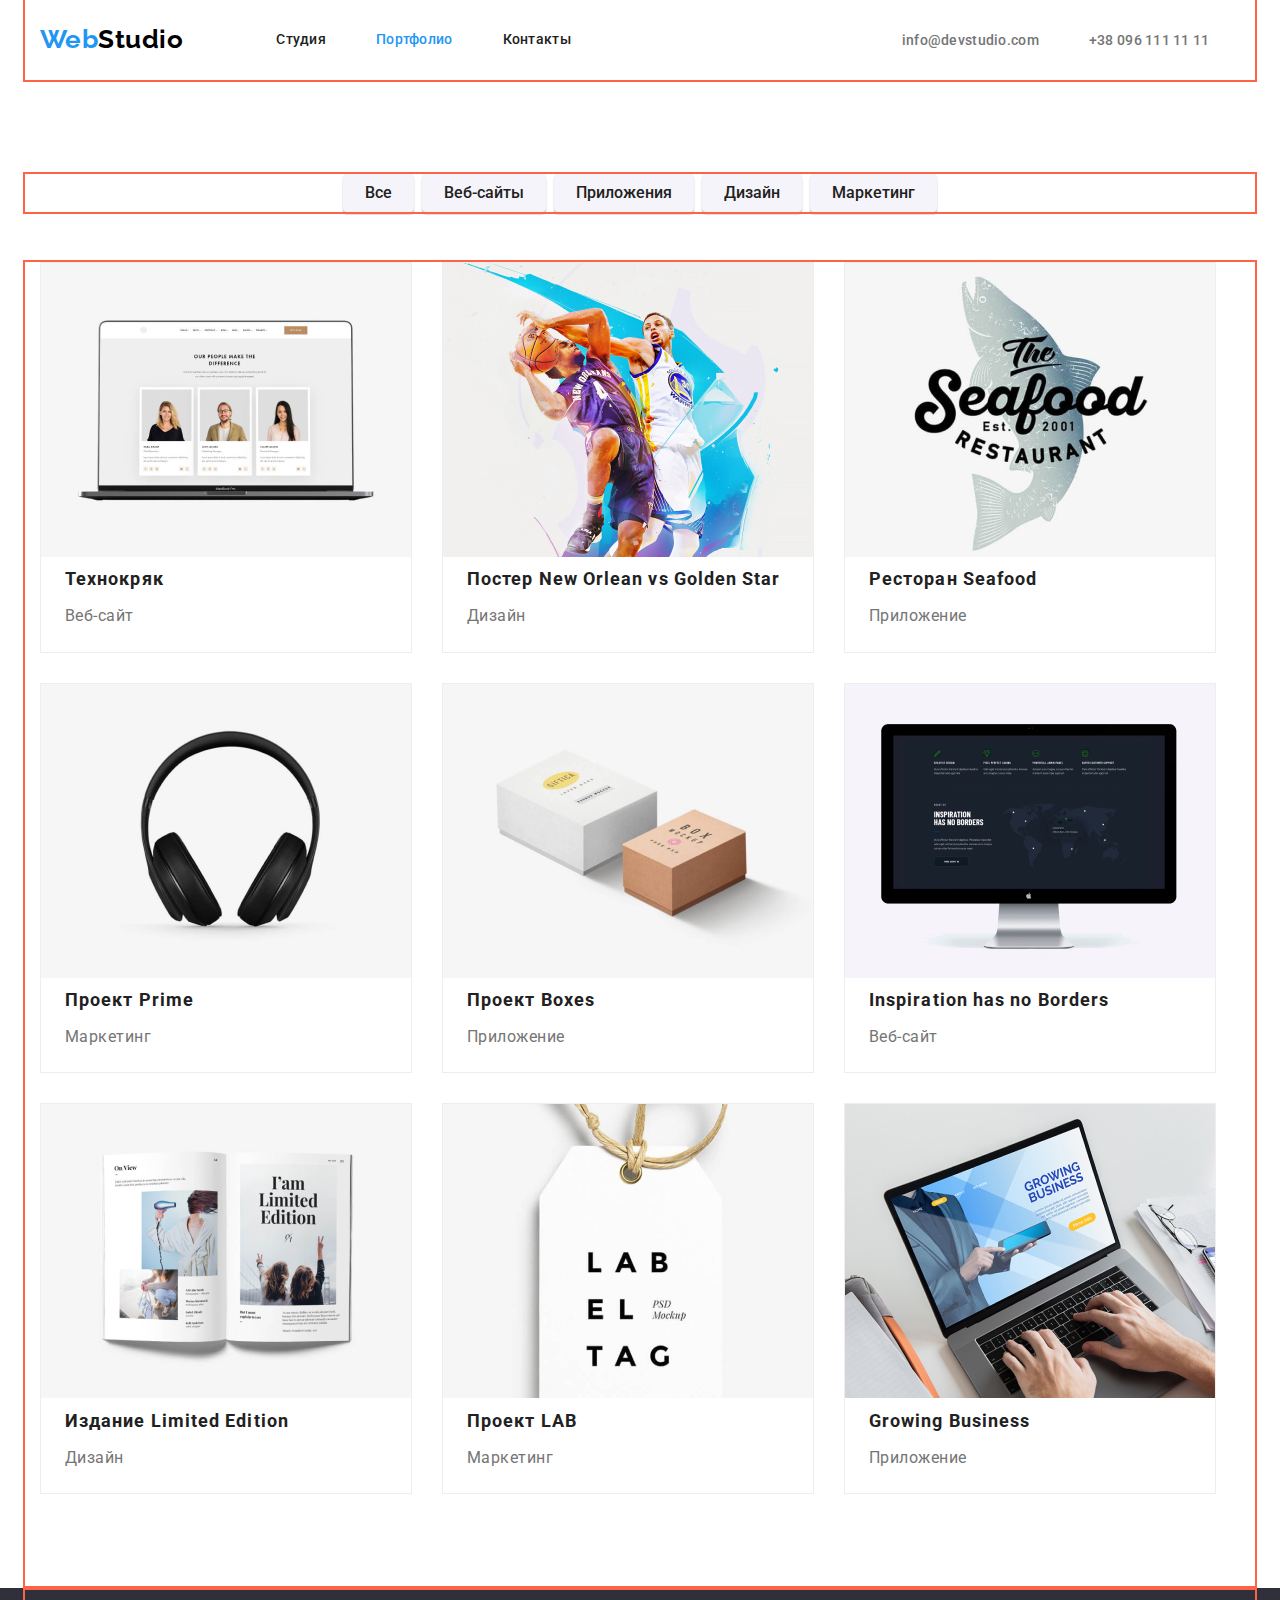
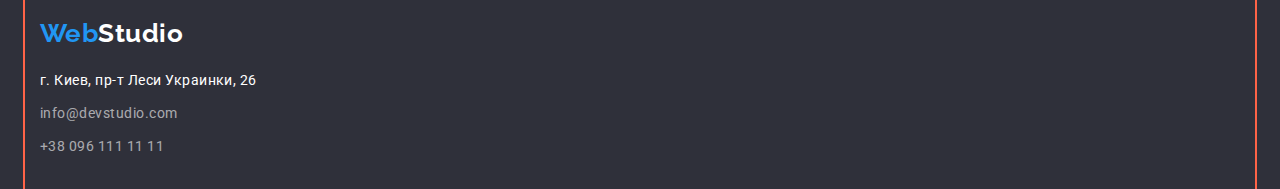
==== portfolio.html @ 48fe2942 "Добавляет позиционирование" ====
<!DOCTYPE html>
<html lang="ru">

<head>
    <meta charset="UTF-8">
    <meta name="viewport" content="width=device-width, initial-scale=1.0">
    <link rel="stylesheet" href="https://cdnjs.cloudflare.com/ajax/libs/modern-normalize/1.0.0/modern-normalize.min.css">
    <link rel="preconnect" href="https://fonts.gstatic.com">
    <link rel="stylesheet" href="https://fonts.googleapis.com/css2?family=Raleway:wght@700&family=Roboto:wght@400;500;700;900&display=swap">
    <link rel="stylesheet" href="styles.css">
    <title>Портфолио</title>
</head>

<body>
    <!-- Шапка сайта-->
    <header class="header">
        <div class="container">
            <nav class="all-nav">
                <a href="#" class="logo link"><span class="web">Web</span>Studio</a>
                <ul class="nav list">
                    <li class="nav-item"><a class="link" href="./index.html">Студия</a></li>
                    <li class="nav-item"><a class="link current" href="./portfolio.html">Портфолио</a></li>
                    <li class="nav-item"><a class="link" href="#">Контакты</a></li>
                </ul>
            </nav>
    
            <ul class="contacts list">
                <li class="mail-item"><a class="link" href="mailto:info@devstudio.com">info@devstudio.com</a></li>
                <li class="phone-item"><a class="link" href="tel:+380961111111">+38 096 111 11 11</a></li>
            </ul>
        </div>
    </header>

    <main>
        <section>
            <!-- Фильтр -->
            <div class="container">
                <ul class="filter list">
                    <li class="filter-item">
                        <button class="button" type="button">Все</button>
                    </li>
                    <li class="filter-item">
                        <button class="button" type="button">Веб-сайты</button>
                    </li>
                    <li class="filter-item">
                        <button class="button" type="button">Приложения</button>
                    </li>
                    <li class="filter-item">
                        <button class="button" type="button">Дизайн</button>
                    </li>
                    <li class="filter-item">
                        <button class="button" type="button">Маркетинг</button>
                    </li>
                </ul>
            </div>


            <!-- Примеры работ -->
            <div class="container">
                <h1 class="examples-title">Примеры работ</h1>
                <ul class="examples list">
                    <li class="example-item">
                        <img src="./images/sample1.jpg" 
                        alt="Стартовая страница сайта с изображением членов команды"
                        width="370"
                        />
                        <h2>Технокряк</h2>
                        <p>Веб-сайт</p>
                    </li>
                    <li class="example-item">
                        <img src="./images/sample2.jpg" 
                        alt="Два баскетболиста борются за мяч"
                        width="370"
                        />
                        <h2>Постер New Orlean vs Golden Star</h2>
                        <p>Дизайн</p>
                    </li>
                    <li class="example-item">
                        <img src="./images/sample3.jpg" 
                        alt="Логотип в виде рыбы и название"
                        width="370"
                        />
                        <h2>Ресторан Seafood</h2>
                        <p>Приложение</p>
                    </li>
                    <li class="example-item">
                        <img src="./images/sample4.jpg" 
                        alt="Наушники с большими амбюшурами"
                        width="370"
                        />
                        <h2>Проект Prime</h2>
                        <p>Маркетинг</p>
                    </li>
                    <li class="example-item">
                        <img src="./images/sample5.jpg" 
                        alt="Коробки с логотипами и названиями"
                        width="370"
                        />
                        <h2>Проект Boxes</h2>
                        <p>Приложение</p>
                    </li>
                    <li class="example-item">
                        <img src="./images/sample6.jpg" 
                        alt="Стартовая страница сайта"
                        width="370"
                        />
                        <h2>Inspiration has no Borders</h2>
                        <p>Веб-сайт</p>
                    </li>
                    <li class="example-item">
                        <img src="./images/sample7.jpg" 
                           alt="Страницы журнала с фотографиями девушек"
                        width="370"
                        />
                        <h2>Издание Limited Edition</h2>
                        <p>Дизайн</p>
                    </li>
                    <li class="example-item">
                        <img src="./images/sample8.jpg" 
                        alt="Этикетка для одежды с названием"
                        width="370"
                        />
                        <h2>Проект LAB</h2>
                        <p>Маркетинг</p>
                    </li>
                    <li class="example-item">
                        <img src="./images/sample9.jpg" 
                        alt="Сотрудник работающий над сайтом"
                        width="370"
                        />
                        <h2>Growing Business</h2>
                        <p>Приложение</p>
                    </li>
                 </ul>
            </div>
        </section>
    </main>
    
    <!-- Футер -->
    <footer class="footer">
        <div class="container">
            <a class="logo link" href="#">
                <span class="web">Web</span><span class="studio">Studio</span>
            </a>
    
            <ul class="footer list">
                <li class="footer-item">
                    <address>г. Киев, пр-т Леси Украинки, 26</address>
                </li>
                <li class="footer-item">
                    <a class="contact link" href="mailto:info@devstudio.com">info@devstudio.com</a>
                </li>
                <li class="footer-item">
                    <a class="contact link" href="tel:+380961111111">+38 096 111 11 11</a>
                </li>
            </ul>
        </div>
    </footer>
    </body>
    
    </html>
---- styles.css ----
:root {
  --first-text-color: #212121;
  --second-text-color: #757575;
  --white-text-color: #ffffff;
  --accent-color: #2196f3;
  --main-background-color: #ffffff;
  --dark-background-color: #2f303a;
  --header-frame-color: #ececec;
  --main-frame-color: #eeeeee;
  --bottoms-inactive-color: #f5f4fa;
  --logo-black-color: #000000;
  --footer-contacts-color: rgba(255, 255, 255, 0.6);
}

html {
  box-sizing: border-box;
}

*,
*::before,
*::after {
  box-sizing: inherit;
}

/* Common */
body {
  margin: 0;

  font-family: Roboto, sans-serif;
  letter-spacing: 0.03em;

  color: var(--first-text-color);
  background-color: var(--main-background-color);
}

.list {
  list-style: none;
}

.link {
  text-decoration: none;
}

.link:visited {
  color: var(--first-text-color);
}

.container {
  width: 1230px;
  margin-right: auto;
  margin-left: auto;
  padding-right: 15px;
  padding-left: 15px;
  outline: 2px solid tomato;
}

h1,
h2,
h3,
p {
  margin-top: 0;
  margin-bottom: 0;
}

ul {
  margin-top: 0;
  margin-bottom: 0;
  padding-left: 0;
}

/* Common logo */
.logo {
  font-family: Raleway;
  font-weight: 700;
  font-size: 26px;
  line-height: 1.2;

  color: var(--logo-black-color);
}

.logo .web {
  color: var(--accent-color);
}

.logo .studio {
  color: var(--white-text-color);
}

/* Common nav */
.header > .container {
  display: flex;
  align-items: center;
}

.header .logo {
  margin-right: 93px;
  padding-top: 24px;
}

.all-nav {
  display: flex;
}

.nav.list {
  display: flex;
  margin-right: 331px;
}

.nav .link {
  display: block;
  padding: 32px 0;

  font-weight: 500;
  font-size: 14px;
  line-height: 1.14;
  letter-spacing: 0.02em;

  color: inherit;
}

.nav-item:not(:last-child) {
  margin-right: 50px;
}

.nav .link:hover,
.nav .link:focus,
.contacts .link:hover,
.contacts .link:focus {
  color: var(--accent-color);
}

.nav .current {
  color: var(--accent-color);
}

.contacts .link {
  font-weight: 500;
  font-size: 14px;
  line-height: 1.14;
  letter-spacing: 0.02em;

  color: var(--second-text-color);
}

.contacts.list {
  display: flex;
  align-items: center;
}

.mail-item {
  margin-right: 50px;
}

/* Index main */
/* Hero */
.hero {
  text-align: center;

  background-color: var(--dark-background-color);
}

.hero .container {
  display: flex;
  flex-direction: column;
  align-items: center;
  margin: auto;
}

.hero-title {
  padding: 200px 237px 0px;
  margin-bottom: 30px;

  font-weight: 900;
  font-size: 44px;
  line-height: 1.36;
  letter-spacing: 0.06em;
  text-transform: uppercase;

  color: var(--white-text-color);
}

.hero-button {
  padding: 10px 32px;
  margin-bottom: 200px;
  border-radius: 4px;

  font-family: inherit;
  font-weight: 700;
  font-size: 16px;
  line-height: 1.86;
  display: flex;
  align-items: center;
  letter-spacing: 0.06em;

  color: var(--white-text-color);
  background-color: var(--accent-color);
  box-shadow: 0px 4px 4px rgba(0, 0, 0, 0.15);
}

/* Advantages*/
.advantages-title {
  position: absolute;
  clip: rect(0 0 0 0);
  width: 1px;
  height: 1px;
  margin: -1px;
}
.advantage-title {
  margin-bottom: 10px;
  font-weight: 700;
  font-size: 14px;
  line-height: 1.14;
  text-transform: uppercase;
}

.advantages.list {
  display: flex;
  padding: 94px 0;
}

.adv-item:not(:last-child) {
  margin-right: 30px;
}

.advantage-text {
  color: var(--second-text-color);

  font-size: 14px;
  line-height: 1.71;
}

/* Specialty */
.specialty-title {
  font-weight: 700;
  font-size: 36px;
  line-height: 1.17;
  text-align: center;
}

.specialty.list {
  display: flex;
  padding: 50px 0 94px;
}

.spec-item:not(:last-child) {
  margin-right: 30px;
}

/* Team */

.team {
  background-color: #f5f4fa;
  border-top: 1px solid #000000;
  box-shadow: rgba(0, 0, 0, 0.25);
}

.team-title {
  padding-top: 94px;
  margin-bottom: 50px;

  font-weight: 700;
  font-size: 36px;
  line-height: 1.17;
  text-align: center;
}

.workers.list {
  display: flex;

  font-weight: 500;
  font-size: 16px;
  line-height: 1.19;
}

.worker-item {
  background-color: var(--main-background-color);
  margin-bottom: 94px;
  box-shadow: 0px 1px 3px rgba(0, 0, 0, 0.12), 0px 1px 1px rgba(0, 0, 0, 0.14),
    0px 2px 1px rgba(0, 0, 0, 0.2);
  border-radius: 0px 0px 4px 4px;
}

.worker-item:not(:last-child) {
  margin-right: 30px;
}

.worker-name {
  margin-top: 30px;
  margin-bottom: 10px;
  text-align: center;
}

.worker-text {
  margin-bottom: 30px;
  text-align: center;

  color: var(--second-text-color);
}

/* Portfolio main */
/* Filter */
.filter .button {
  box-shadow: 0px 3px 1px rgba(0, 0, 0, 0.1), 0px 1px 2px rgba(0, 0, 0, 0.08),
    0px 2px 2px rgba(0, 0, 0, 0.12);
  border-radius: 4px;
  border: none;
  padding: 6px 22px;

  font-family: Roboto, sans-serif;
  text-align: center;
  font-weight: 500;
  font-size: 16px;
  line-height: 1.62;

  color: var(--first-text-color);
  background-color: var(--bottoms-inactive-color);
}

.filter.list {
  display: flex;
  justify-content: center;
  margin-top: 94px;
  margin-bottom: 50px;
  flex-wrap: wrap;
}

.filter-item:not(:last-child) {
  margin-right: 8px;
}

.filter .button:focus,
.filter .button:hover {
  color: var(--white-text-color);
  background-color: var(--accent-color);
}

/* Work examples */
.examples-title {
  position: absolute;
  clip: rect(0 0 0 0);
  width: 1px;
  height: 1px;
  margin: -1px;
}

.examples.list {
  display: flex;
  flex-wrap: wrap;
  padding-bottom: 94px;
}

.example-item {
  flex-basis: (calc(100% - 60px) / 3);
  border: 1px solid #eeeeee;
  margin-right: 30px;
  margin-bottom: 30px;
}

.example-item:nth-child(3n) {
  margin-right: 0;
}

.example-item:nth-last-child(-n + 3) {
  margin-bottom: 0;
}

.examples h2 {
  padding-left: 24px;
  margin-bottom: 4px;

  font-weight: 700;
  font-size: 18px;
  line-height: 2;
  letter-spacing: 0.06em;
}

.examples p {
  padding-left: 24px;
  margin-bottom: 20px;

  font-size: 16px;
  line-height: 1.9;

  color: var(--second-text-color);
}
/* Common footer */
.footer {
  background-color: var(--dark-background-color);
}

.footer .logo {
  display: inline-block;
  margin-top: 30px;
  margin-bottom: 10px;
}

.footer.list {
  padding-top: 10px;
  padding-bottom: 30px;
}

.footer-item:not(:last-child) {
  margin-bottom: 9px;
}

address {
  color: var(--white-text-color);

  font-style: inherit;
  font-size: 14px;
  line-height: 1.71;
}
.contact {
  color: var(--footer-contacts-color);

  font-size: 14px;
  line-height: 1.71;
}
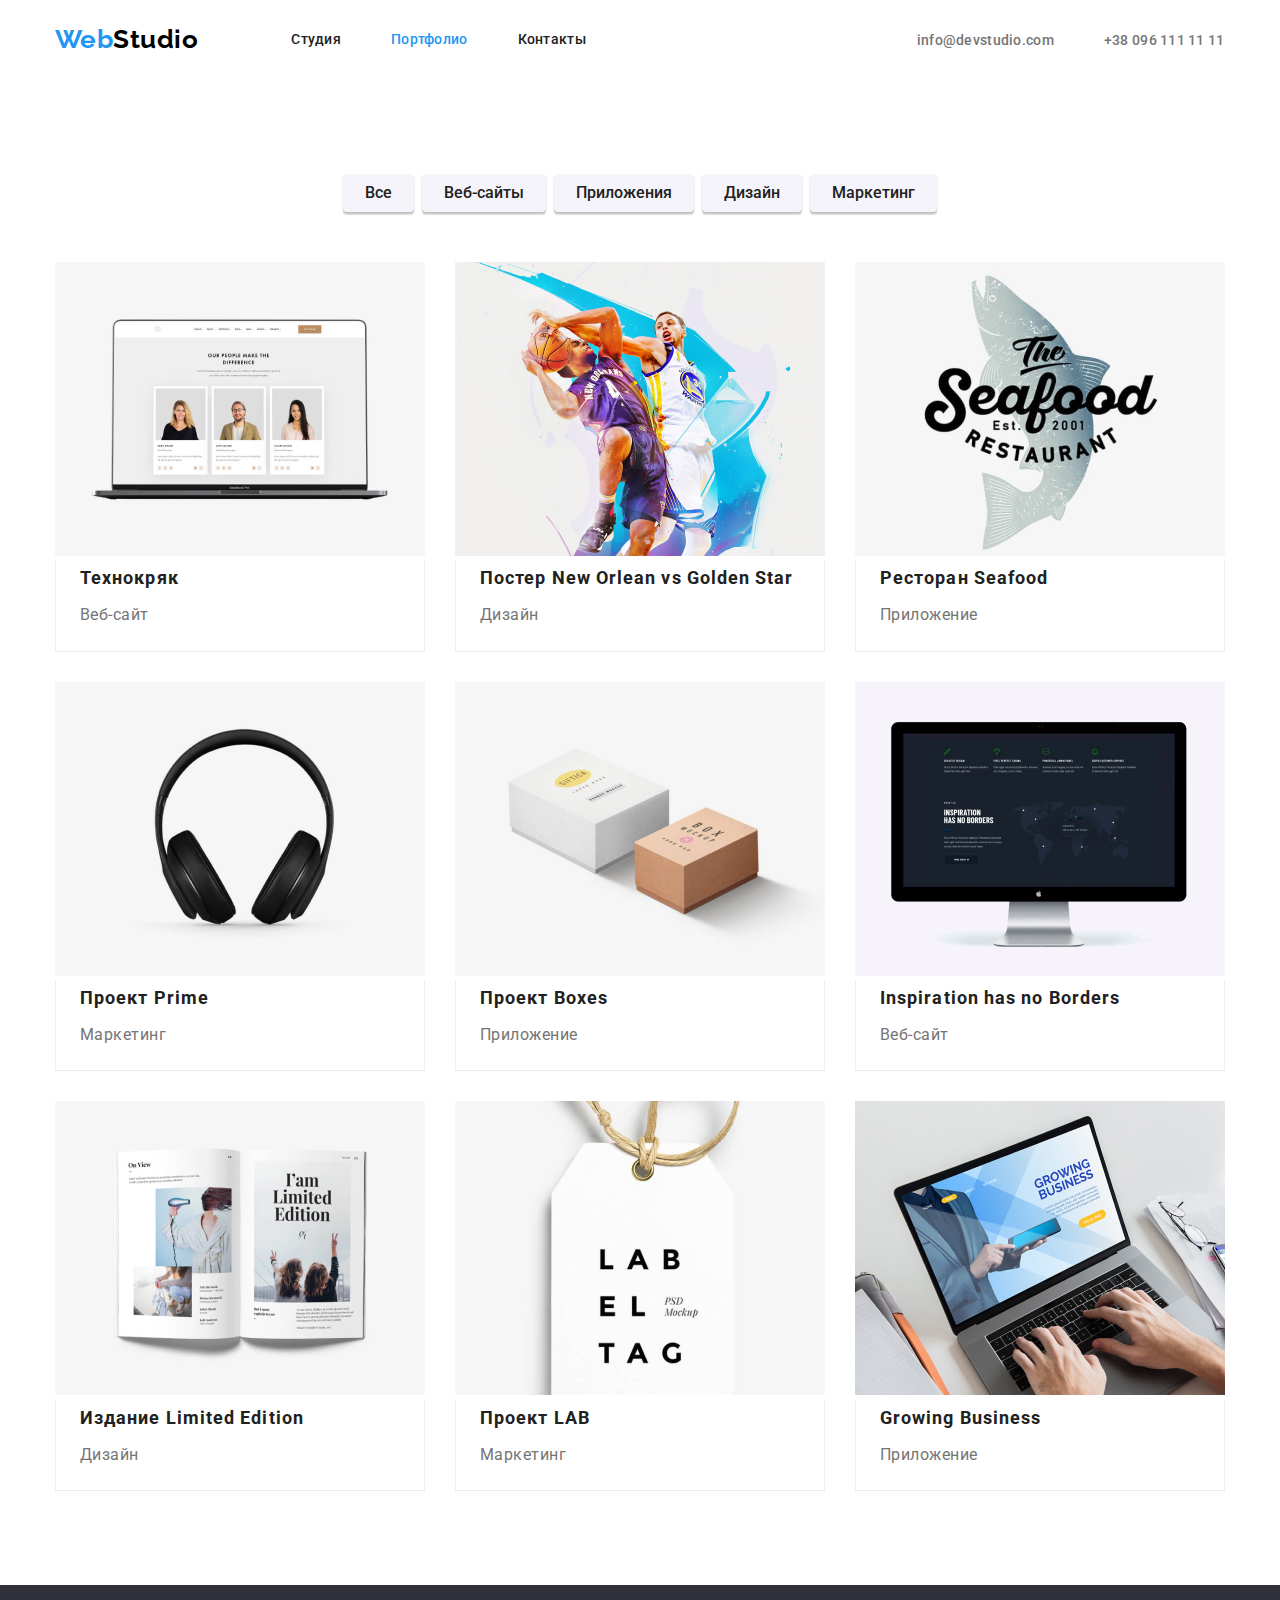
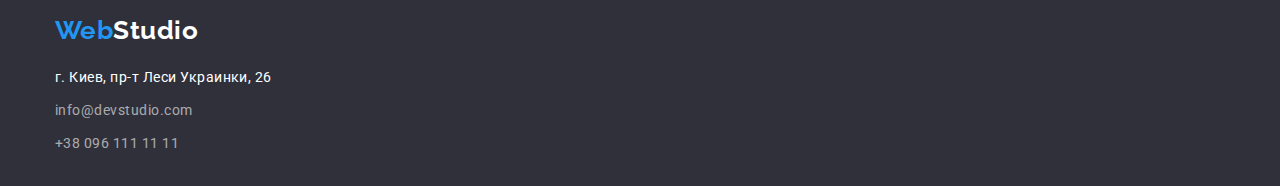
==== commit cbe8bab5: "Исправляет ошибки позиционирования" ====
--- a/portfolio.html
+++ b/portfolio.html
@@ -64,72 +64,90 @@
                         alt="Стартовая страница сайта с изображением членов команды"
                         width="370"
                         />
-                        <h2>Технокряк</h2>
-                        <p>Веб-сайт</p>
+                        <div class="example-text">
+                            <h2>Технокряк</h2>
+                            <p>Веб-сайт</p>
+                        </div>
                     </li>
                     <li class="example-item">
                         <img src="./images/sample2.jpg" 
                         alt="Два баскетболиста борются за мяч"
                         width="370"
                         />
-                        <h2>Постер New Orlean vs Golden Star</h2>
-                        <p>Дизайн</p>
+                        <div class="example-text">
+                            <h2>Постер New Orlean vs Golden Star</h2>
+                            <p>Дизайн</p>
+                        </div>
                     </li>
                     <li class="example-item">
                         <img src="./images/sample3.jpg" 
                         alt="Логотип в виде рыбы и название"
                         width="370"
                         />
-                        <h2>Ресторан Seafood</h2>
-                        <p>Приложение</p>
+                        <div class="example-text">
+                            <h2>Ресторан Seafood</h2>
+                            <p>Приложение</p>
+                        </div>
                     </li>
                     <li class="example-item">
                         <img src="./images/sample4.jpg" 
                         alt="Наушники с большими амбюшурами"
                         width="370"
                         />
-                        <h2>Проект Prime</h2>
-                        <p>Маркетинг</p>
+                        <div class="example-text">
+                            <h2>Проект Prime</h2>
+                            <p>Маркетинг</p>
+                        </div>
                     </li>
                     <li class="example-item">
                         <img src="./images/sample5.jpg" 
                         alt="Коробки с логотипами и названиями"
                         width="370"
                         />
-                        <h2>Проект Boxes</h2>
-                        <p>Приложение</p>
+                        <div class="example-text">
+                            <h2>Проект Boxes</h2>
+                            <p>Приложение</p>
+                        </div>
                     </li>
                     <li class="example-item">
                         <img src="./images/sample6.jpg" 
                         alt="Стартовая страница сайта"
                         width="370"
                         />
-                        <h2>Inspiration has no Borders</h2>
-                        <p>Веб-сайт</p>
+                        <div class="example-text">
+                            <h2>Inspiration has no Borders</h2>
+                            <p>Веб-сайт</p>
+                        </div>
                     </li>
                     <li class="example-item">
                         <img src="./images/sample7.jpg" 
                            alt="Страницы журнала с фотографиями девушек"
                         width="370"
                         />
-                        <h2>Издание Limited Edition</h2>
-                        <p>Дизайн</p>
+                        <div class="example-text">
+                            <h2>Издание Limited Edition</h2>
+                            <p>Дизайн</p>
+                        </div>
                     </li>
                     <li class="example-item">
                         <img src="./images/sample8.jpg" 
                         alt="Этикетка для одежды с названием"
                         width="370"
                         />
-                        <h2>Проект LAB</h2>
-                        <p>Маркетинг</p>
+                        <div class="example-text">
+                            <h2>Проект LAB</h2>
+                            <p>Маркетинг</p>
+                        </div>
                     </li>
                     <li class="example-item">
                         <img src="./images/sample9.jpg" 
                         alt="Сотрудник работающий над сайтом"
                         width="370"
                         />
-                        <h2>Growing Business</h2>
-                        <p>Приложение</p>
+                        <div class="example-text">
+                            <h2>Growing Business</h2>
+                            <p>Приложение</p>
+                        </div>
                     </li>
                  </ul>
             </div>
--- a/styles.css
+++ b/styles.css
@@ -46,12 +46,11 @@
 }
 
 .container {
-  width: 1230px;
+  width: 1200px;
   margin-right: auto;
   margin-left: auto;
   padding-right: 15px;
   padding-left: 15px;
-  outline: 2px solid tomato;
 }
 
 h1,
@@ -216,6 +215,8 @@
 .advantages.list {
   display: flex;
   padding: 94px 0;
+  flex-basis: (calc(100% - 90px) / 4);
+  margin-right: 30px;
 }
 
 .adv-item:not(:last-child) {
@@ -350,8 +351,7 @@
 }
 
 .example-item {
-  flex-basis: (calc(100% - 60px) / 3);
-  border: 1px solid #eeeeee;
+  flex-basis: calc((100% - 60px) / 3);
   margin-right: 30px;
   margin-bottom: 30px;
 }
@@ -362,6 +362,12 @@
 
 .example-item:nth-last-child(-n + 3) {
   margin-bottom: 0;
+}
+
+.example-text {
+  border-right: 1px solid #eeeeee;
+  border-bottom: 1px solid #eeeeee;
+  border-left: 1px solid #eeeeee;
 }
 
 .examples h2 {
@@ -383,6 +389,7 @@
 
   color: var(--second-text-color);
 }
+
 /* Common footer */
 .footer {
   background-color: var(--dark-background-color);
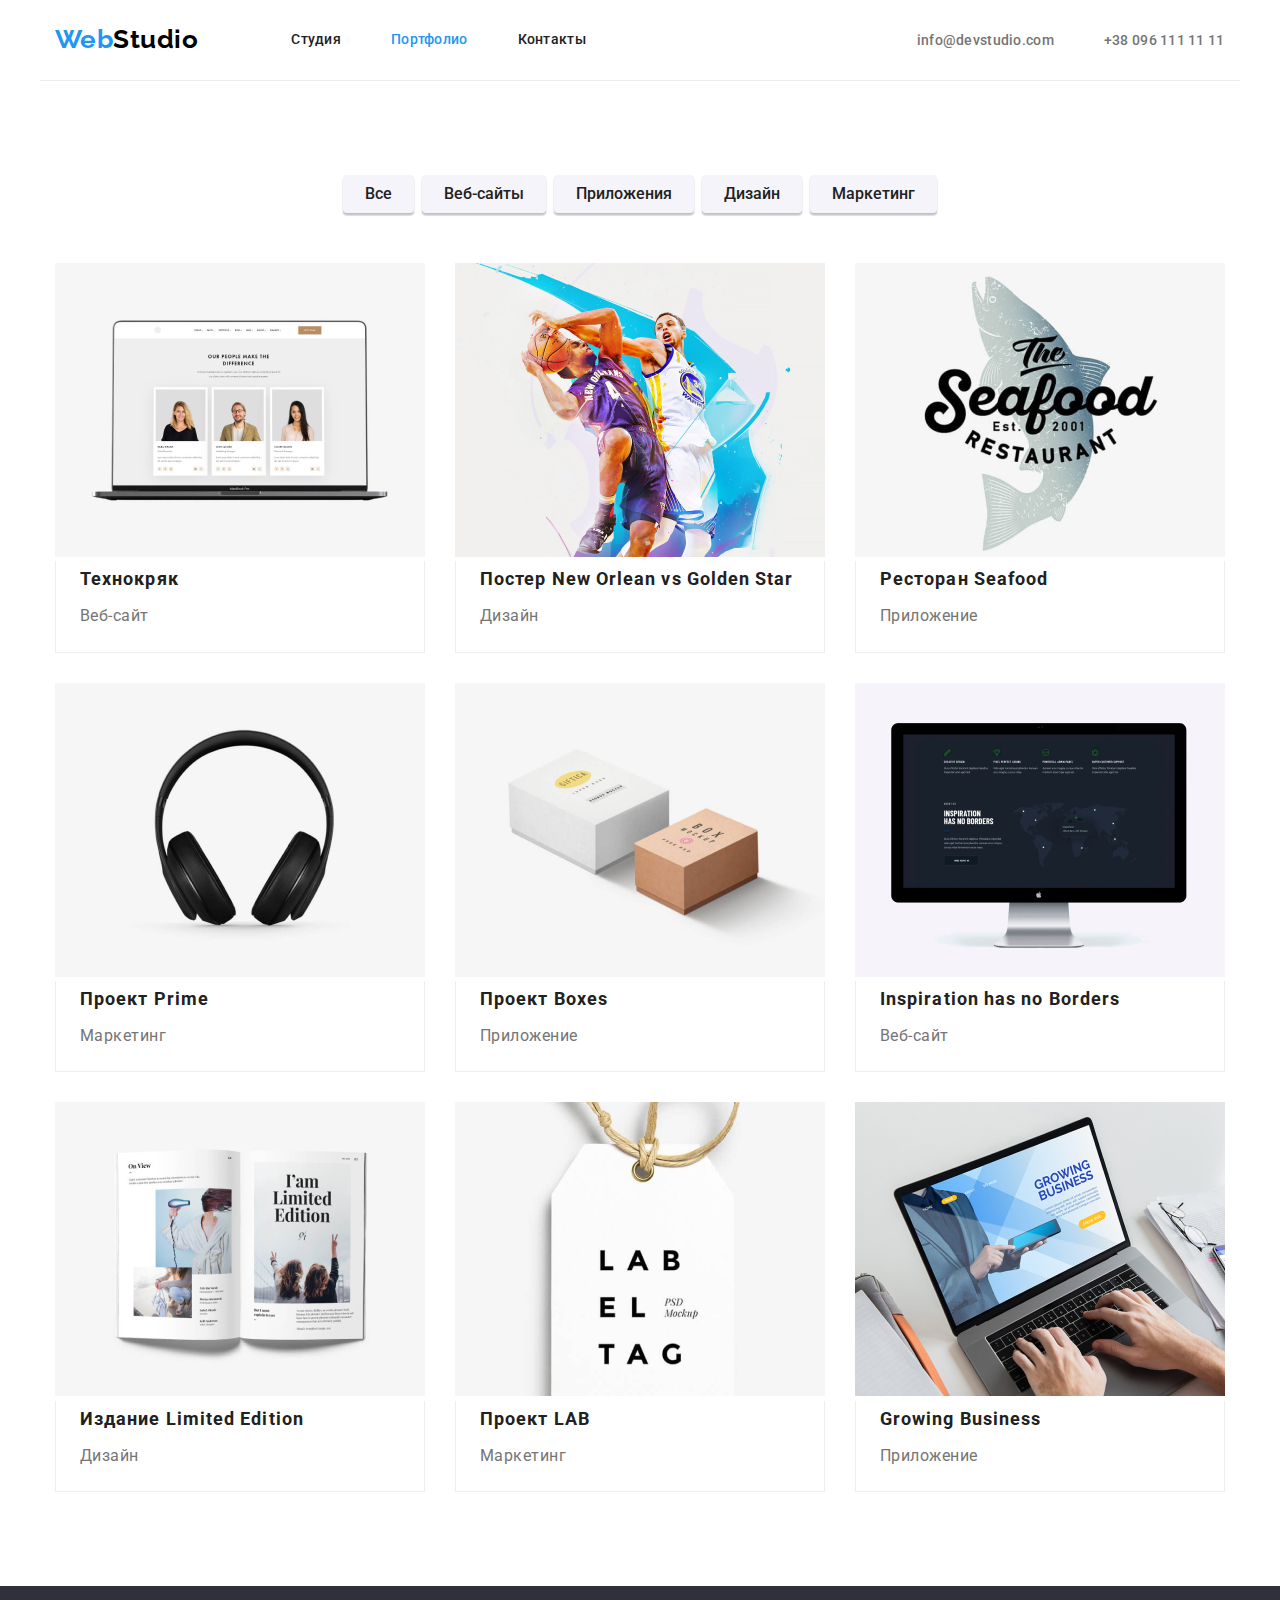
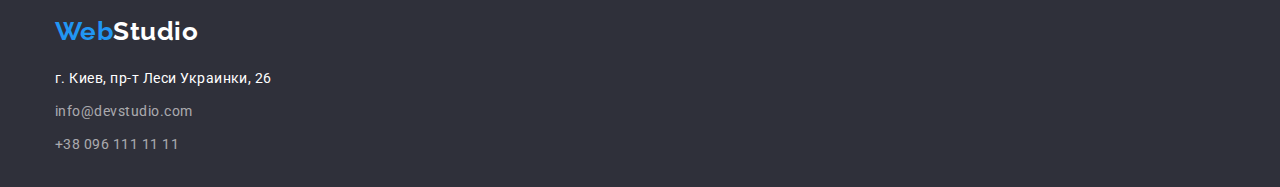
==== commit 806cfeec: "Исправляет ошибки позиционирования" ====
--- a/portfolio.html
+++ b/portfolio.html
@@ -14,7 +14,7 @@
 <body>
     <!-- Шапка сайта-->
     <header class="header">
-        <div class="container">
+        <div class="container nav-portfolio">
             <nav class="all-nav">
                 <a href="#" class="logo link"><span class="web">Web</span>Studio</a>
                 <ul class="nav list">
--- a/styles.css
+++ b/styles.css
@@ -298,6 +298,11 @@
   color: var(--second-text-color);
 }
 
+/* Portfolio footer */
+.container.nav-portfolio {
+  border-bottom: 1px solid #ececec;
+}
+
 /* Portfolio main */
 /* Filter */
 .filter .button {
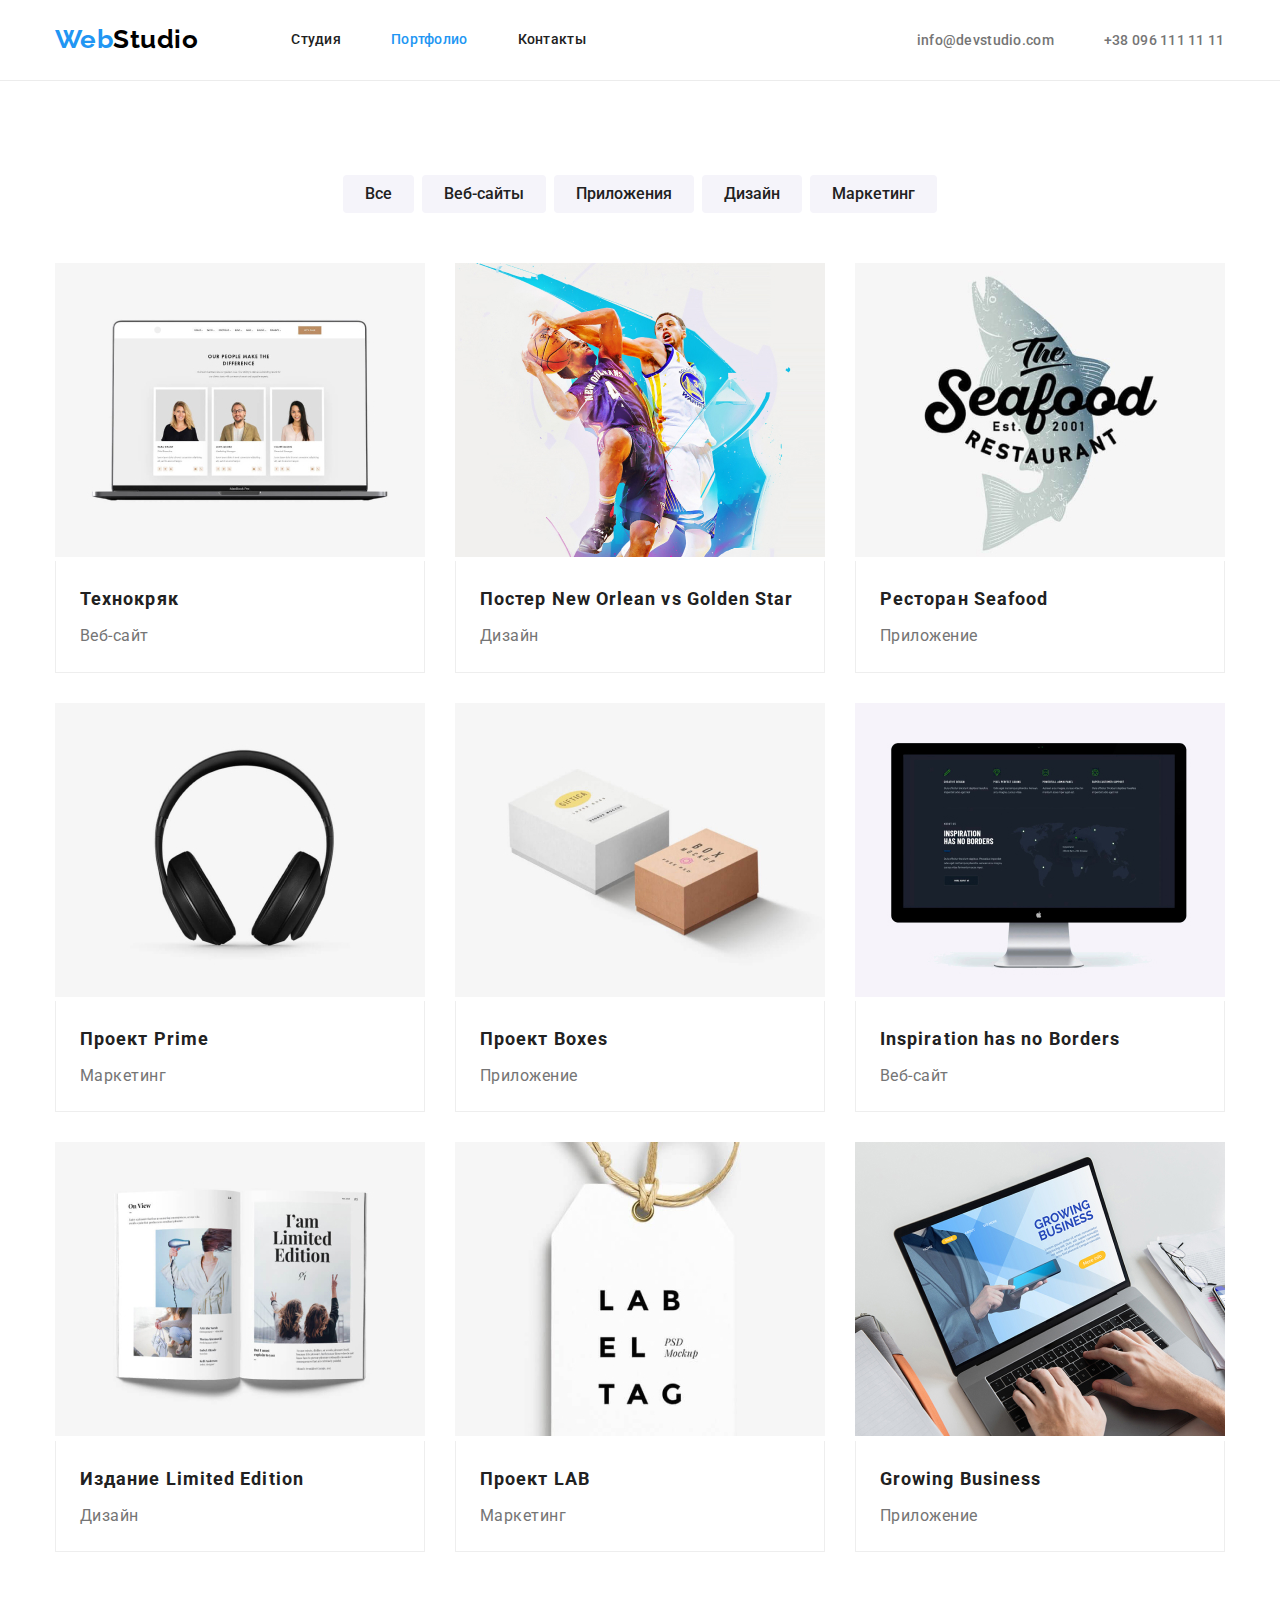
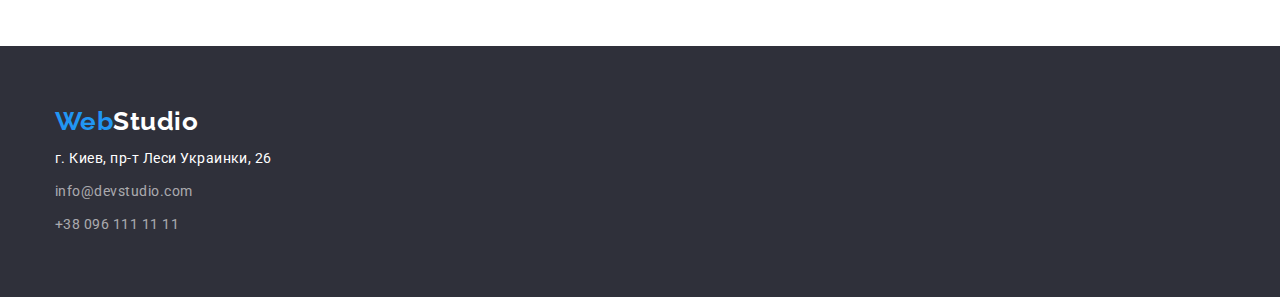
==== commit 43a69eae: "Исправляет ошибки блочной модели" ====
--- a/portfolio.html
+++ b/portfolio.html
@@ -13,8 +13,8 @@
 
 <body>
     <!-- Шапка сайта-->
-    <header class="header">
-        <div class="container nav-portfolio">
+    <header class="header portfolio">
+        <div class="container">
             <nav class="all-nav">
                 <a href="#" class="logo link"><span class="web">Web</span>Studio</a>
                 <ul class="nav list">
@@ -32,7 +32,7 @@
     </header>
 
     <main>
-        <section>
+        <section class="filter-and-examples">
             <!-- Фильтр -->
             <div class="container">
                 <ul class="filter list">
@@ -155,7 +155,7 @@
     </main>
     
     <!-- Футер -->
-    <footer class="footer">
+    <footer class="footer-section">
         <div class="container">
             <a class="logo link" href="#">
                 <span class="web">Web</span><span class="studio">Studio</span>
--- a/styles.css
+++ b/styles.css
@@ -154,6 +154,7 @@
 /* Hero */
 .hero {
   text-align: center;
+  padding: 200px 0;
 
   background-color: var(--dark-background-color);
 }
@@ -166,7 +167,6 @@
 }
 
 .hero-title {
-  padding: 200px 237px 0px;
   margin-bottom: 30px;
 
   font-weight: 900;
@@ -180,7 +180,6 @@
 
 .hero-button {
   padding: 10px 32px;
-  margin-bottom: 200px;
   border-radius: 4px;
 
   font-family: inherit;
@@ -197,6 +196,10 @@
 }
 
 /* Advantages*/
+section.advantages {
+  padding: 94px 0;
+}
+
 .advantages-title {
   position: absolute;
   clip: rect(0 0 0 0);
@@ -214,9 +217,7 @@
 
 .advantages.list {
   display: flex;
-  padding: 94px 0;
-  flex-basis: (calc(100% - 90px) / 4);
-  margin-right: 30px;
+  flex-basis: calc((100% - 90px) / 4);
 }
 
 .adv-item:not(:last-child) {
@@ -231,7 +232,13 @@
 }
 
 /* Specialty */
+section.specialty {
+  padding-bottom: 94px;
+}
+
 .specialty-title {
+  margin-bottom: 50px;
+
   font-weight: 700;
   font-size: 36px;
   line-height: 1.17;
@@ -240,7 +247,6 @@
 
 .specialty.list {
   display: flex;
-  padding: 50px 0 94px;
 }
 
 .spec-item:not(:last-child) {
@@ -248,6 +254,9 @@
 }
 
 /* Team */
+section.team {
+  padding: 94px 0;
+}
 
 .team {
   background-color: #f5f4fa;
@@ -256,7 +265,6 @@
 }
 
 .team-title {
-  padding-top: 94px;
   margin-bottom: 50px;
 
   font-weight: 700;
@@ -275,7 +283,6 @@
 
 .worker-item {
   background-color: var(--main-background-color);
-  margin-bottom: 94px;
   box-shadow: 0px 1px 3px rgba(0, 0, 0, 0.12), 0px 1px 1px rgba(0, 0, 0, 0.14),
     0px 2px 1px rgba(0, 0, 0, 0.2);
   border-radius: 0px 0px 4px 4px;
@@ -298,16 +305,18 @@
   color: var(--second-text-color);
 }
 
-/* Portfolio footer */
-.container.nav-portfolio {
+/* Portfolio header */
+.header.portfolio {
   border-bottom: 1px solid #ececec;
 }
 
 /* Portfolio main */
+.filter-and-examples {
+  padding: 94px 0;
+}
+
 /* Filter */
 .filter .button {
-  box-shadow: 0px 3px 1px rgba(0, 0, 0, 0.1), 0px 1px 2px rgba(0, 0, 0, 0.08),
-    0px 2px 2px rgba(0, 0, 0, 0.12);
   border-radius: 4px;
   border: none;
   padding: 6px 22px;
@@ -325,7 +334,6 @@
 .filter.list {
   display: flex;
   justify-content: center;
-  margin-top: 94px;
   margin-bottom: 50px;
   flex-wrap: wrap;
 }
@@ -338,6 +346,8 @@
 .filter .button:hover {
   color: var(--white-text-color);
   background-color: var(--accent-color);
+  box-shadow: 0px 3px 1px rgba(0, 0, 0, 0.1), 0px 1px 2px rgba(0, 0, 0, 0.08),
+    0px 2px 2px rgba(0, 0, 0, 0.12);
 }
 
 /* Work examples */
@@ -352,7 +362,6 @@
 .examples.list {
   display: flex;
   flex-wrap: wrap;
-  padding-bottom: 94px;
 }
 
 .example-item {
@@ -370,13 +379,13 @@
 }
 
 .example-text {
+  padding: 20px 0 20px 24px;
   border-right: 1px solid #eeeeee;
   border-bottom: 1px solid #eeeeee;
   border-left: 1px solid #eeeeee;
 }
 
 .examples h2 {
-  padding-left: 24px;
   margin-bottom: 4px;
 
   font-weight: 700;
@@ -386,9 +395,6 @@
 }
 
 .examples p {
-  padding-left: 24px;
-  margin-bottom: 20px;
-
   font-size: 16px;
   line-height: 1.9;
 
@@ -396,19 +402,19 @@
 }
 
 /* Common footer */
-.footer {
+
+.footer-section {
+  padding: 60px 0;
   background-color: var(--dark-background-color);
 }
 
 .footer .logo {
   display: inline-block;
-  margin-top: 30px;
   margin-bottom: 10px;
 }
 
 .footer.list {
   padding-top: 10px;
-  padding-bottom: 30px;
 }
 
 .footer-item:not(:last-child) {
